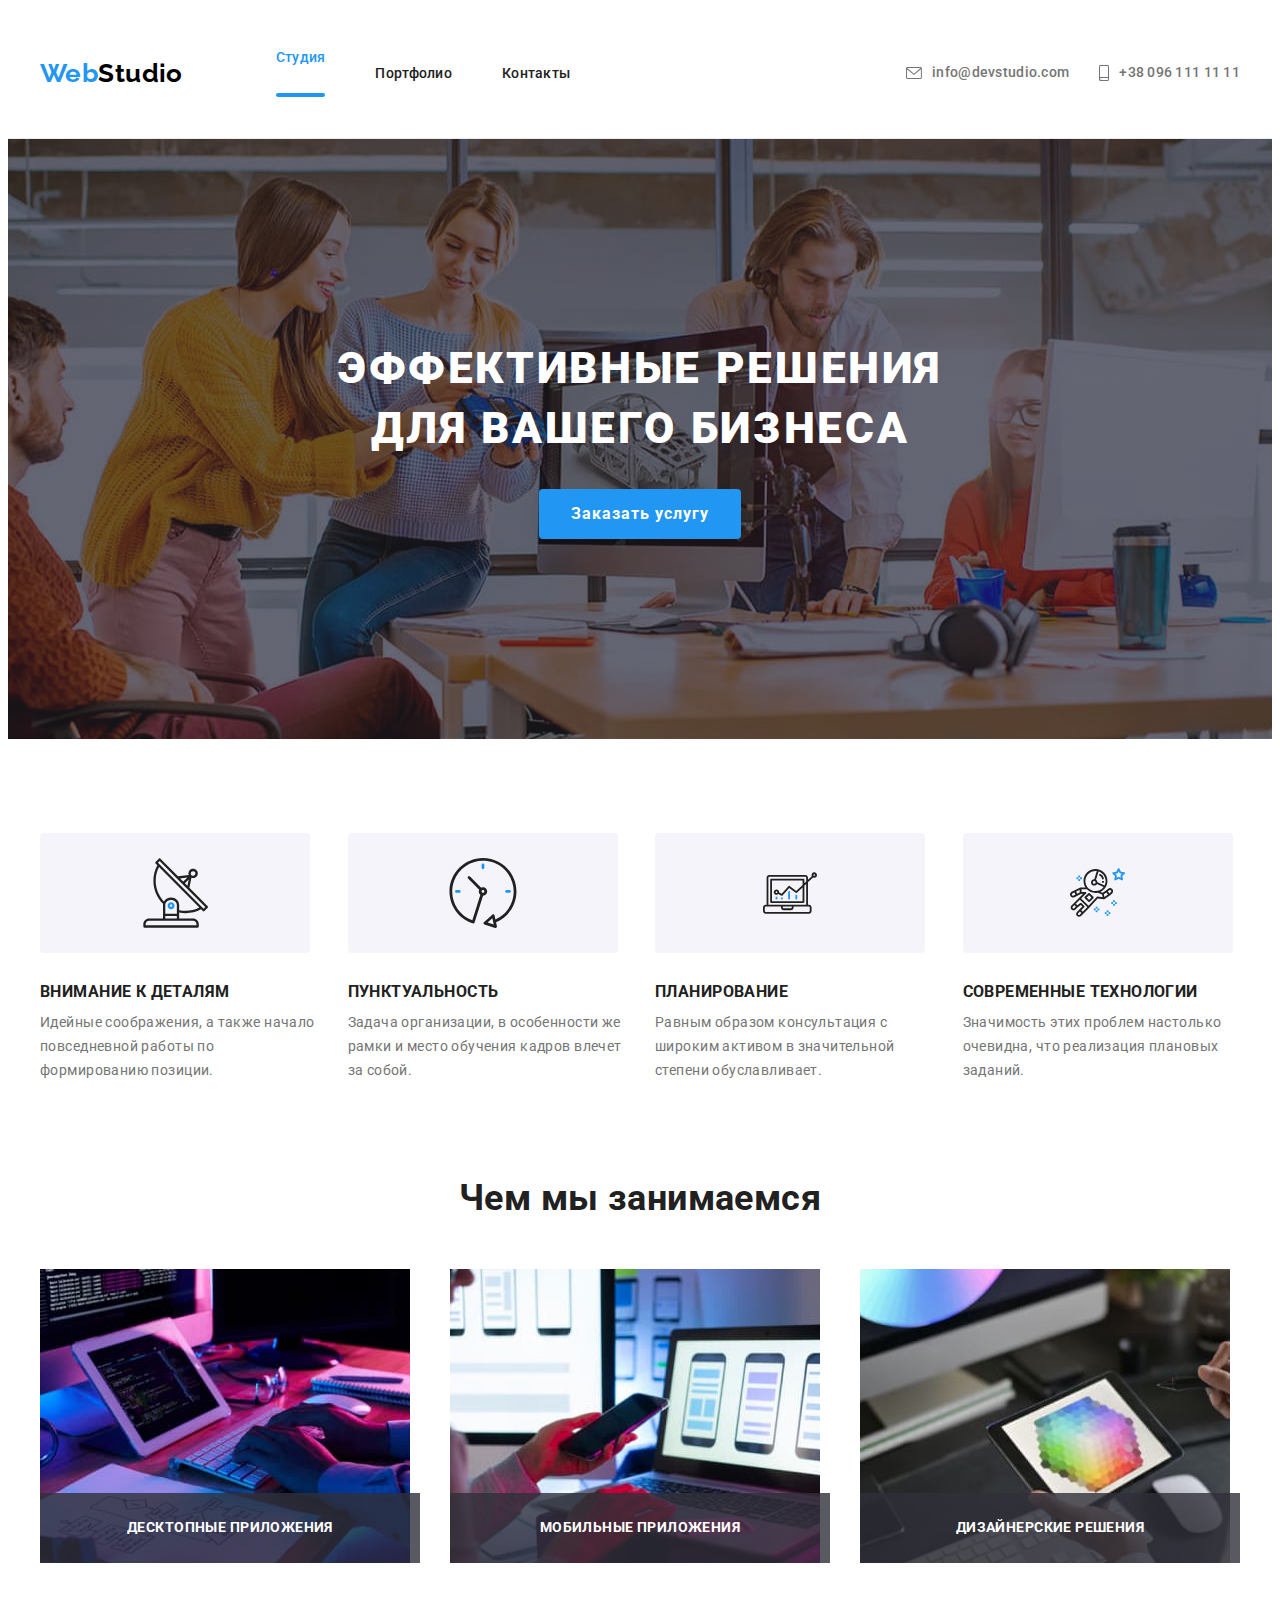
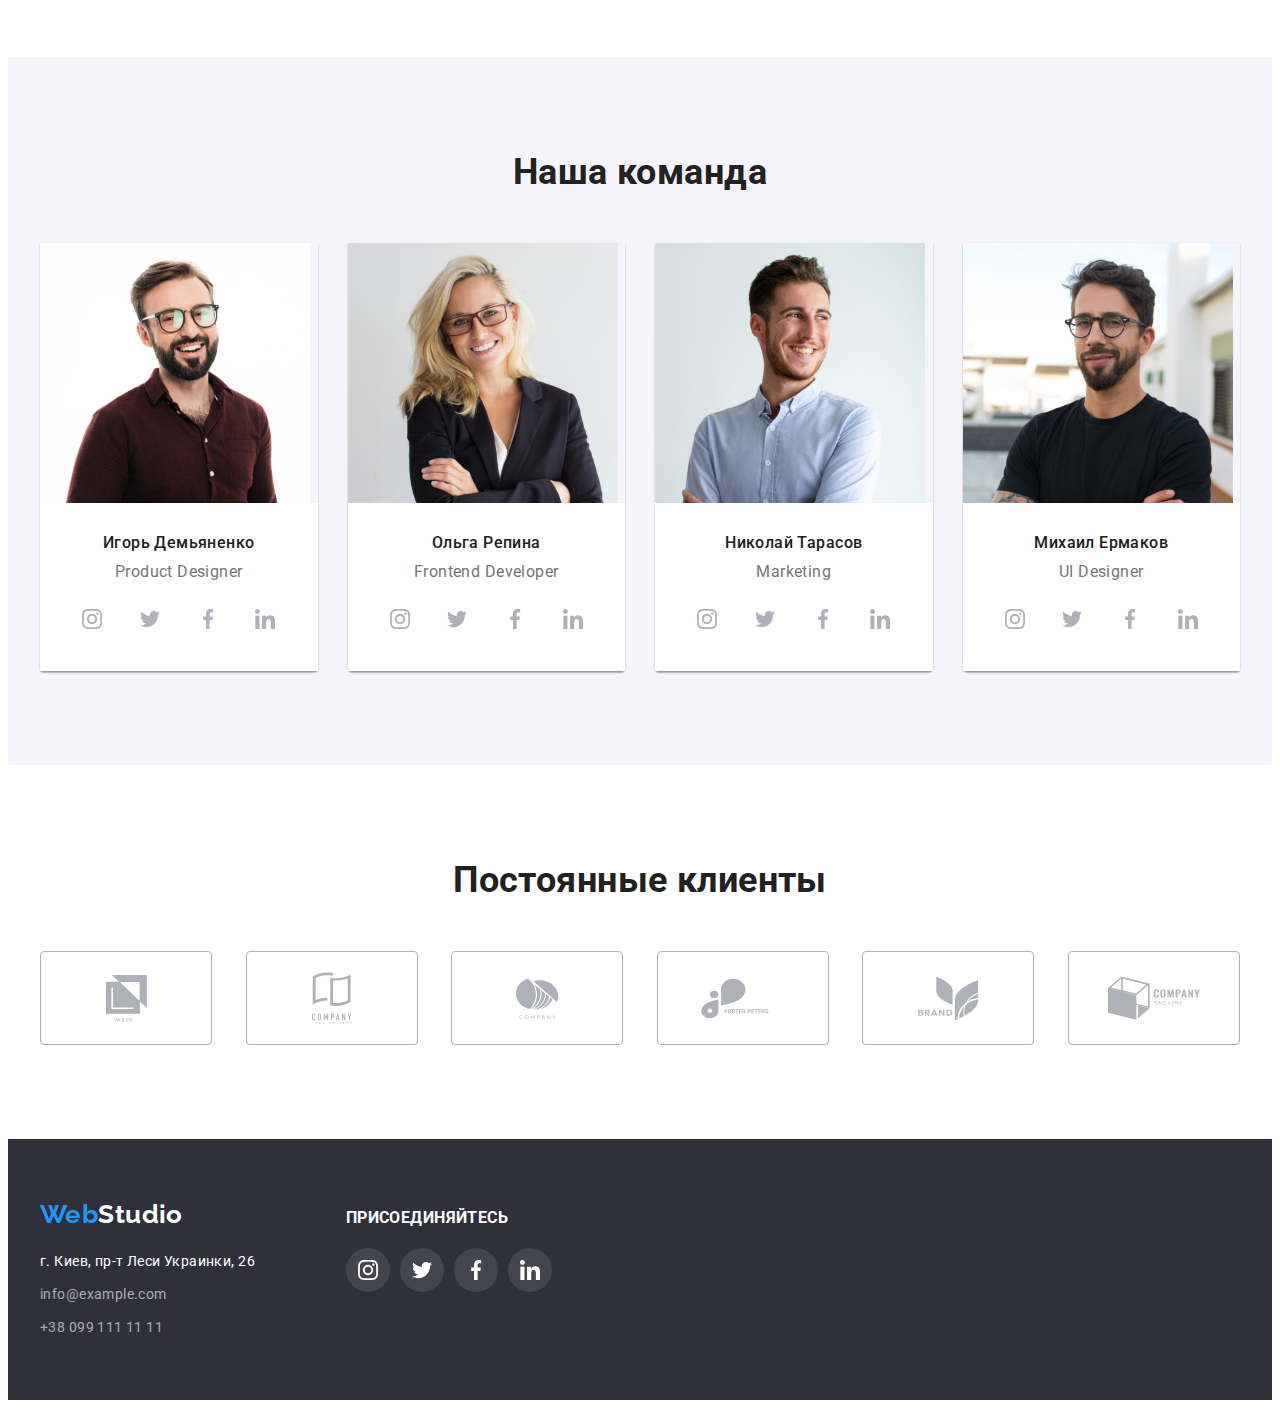
==== index.html @ 46812221 "Start hw" ====
<!DOCTYPE html>
<html lang="ru">

<head>
    <meta charset="UTF-8">
    <meta http-equiv="X-UA-Compatible" content="IE=edge">
    <meta name="viewport" content="width=device-width, initial-scale=1.0">
    <title>Студия</title>
    <link rel="preconnect" href="https://fonts.gstatic.com">
    <link
        href="https://fonts.googleapis.com/css2?family=Raleway:wght@700&family=Roboto:wght@400;500;700;900&display=swap"
        rel="stylesheet">
    <link rel="stylesheet" href="https://cdnjs.cloudflare.com/ajax/libs/modern-normalize/1.1.0/modern-normalize.min.css"
        integrity="sha512-wpPYUAdjBVSE4KJnH1VR1HeZfpl1ub8YT/NKx4PuQ5NmX2tKuGu6U/JRp5y+Y8XG2tV+wKQpNHVUX03MfMFn9Q=="
        crossorigin="anonymous" referrerpolicy="no-referrer" />

    <link rel="stylesheet" href="./css/styles.css">
</head>

<body>
    <!-- Шапка -->
    <header class="header">
        <div class="container header-container">
            <nav class="navigation">
                <a href="./" lang="en" class="logo link"> <span class="logo-part">Web</span>Studio</a>
                <ul class="site-nav list">
                    <li class="site-nav-list">
                        <a href="" class="site-nav-link link current">Студия</a>
                    </li>
                    <li class="site-nav-list">
                        <a href="./portfolio.html" class="site-nav-link link">Портфолио</a>
                    </li>
                    <li class="site-nav-list">
                        <a href="" class="site-nav-link link">Контакты</a>
                    </li>
                </ul>
            </nav>
            <ul class="mail-tel list">
                <li class="mail-tel-list">
                    <a href="mailto:info@devstudio.com" class="mail-tel-link link">
                        <svg class="icon icon-mail" width="16" height="12">
                            <use href="./images/icons.svg#icon-envelope"></use>
                        </svg>
                        info@devstudio.com
                    </a>
                </li>
                <li class="mail-tel-list">
                    <a href="tel:+380961111111" class="mail-tel-link link">
                        <svg class="icon icon-tel" width="10" height="16">
                            <use href="./images/icons.svg#icon-smartphone"></use>
                        </svg>
                        +38 096 111 11 11
                    </a>
                </li>
            </ul>
        </div>



    </header>

    <main>
        <!-- Герой -->
        <section class="section hero">
            <div class="container">
                <h1 class="main-title"> Эффективные решения для вашего бизнеса</h1>
                <button type="button" class="main-button">Заказать услугу</button>
            </div>

        </section>
        <!-- Преимущества -->
        <section class="section section-advantages">
            <div class="container">
                <h2 class="visually-hidden">Преимущества</h2>

                <ul class="advantages">
                    <li class="advantages-list list">
                        <div class="adv-list-icon">
                            <svg class="" width="65" height="70">
                                <use href="./images/icons.svg#icon-group-1"></use>
                            </svg>
                        </div>

                        <h3 class="advantages-title">Внимание к деталям</h3>
                        <p class="advantages-text">Идейные соображения, а также начало повседневной работы по
                            формированию
                            позиции.</p>
                    </li>
                    <li class="list advantages-list">
                        <div class="adv-list-icon">
                            <svg class="" width="70" height="70">
                                <use href="./images/icons.svg#icon-group-2"></use>
                            </svg>
                        </div>

                        <h3 class="advantages-title">Пунктуальность</h3>
                        <p class="advantages-text">Задача организации, в особенности же рамки и место обучения кадров
                            влечет
                            за собой.</p>
                    </li>
                    <li class="list advantages-list">
                        <div class="adv-list-icon">
                            <svg class="" width="70" height="54">
                                <use href="./images/icons.svg#icon-group-3"></use>
                            </svg>
                        </div>

                        <h3 class="advantages-title">Планирование</h3>
                        <p class="advantages-text">Равным образом консультация с широким активом в значительной степени
                            обуславливает.</p>
                    </li>
                    <li class="list advantages-list">
                        <div class="adv-list-icon">
                            <svg class="" width="55" height="61">
                                <use href="./images/icons.svg#icon-group-4"></use>
                            </svg>
                        </div>

                        <h3 class="advantages-title">Современные технологии</h3>
                        <p class="advantages-text">Значимость этих проблем настолько очевидна, что реализация плановых
                            заданий.</p>
                    </li>
                </ul>
            </div>

        </section>
        <!-- Чем занимается студия -->
        <section class="section section-what-we-do">
            <div class="container">
                <h2 class="section-title">Чем мы занимаемся</h2>
                <ul class="what-we-do-list">
                    <li class="list what-we-do-item">
                        <img src="./images/what_we_do/box1.jpg" alt="Руки на клавиатуре" width="370" height="294">
                        <p class="what-we-do-description">Десктопные приложения</p>
                    </li>
                    <li class="list what-we-do-item">
                        <img src="./images/what_we_do/box2.jpg" alt="Ноутбук и телефон" width="370" height="294">
                        <p class="what-we-do-description">Мобильные приложения</p>
                    </li>
                    <li class="list what-we-do-item">
                        <img src="./images/what_we_do/box3.jpg" alt="Планшет с узором" width="370" height="294">
                        <p class="what-we-do-description">Дизайнерские решения</p>
                    </li>
                </ul>
            </div>

        </section>

        <!-- Команда студии -->

        <section class="section our-team">
            <div class="container">
                <h2 class="section-title">Наша команда</h2>
                <ul class="team-list">
                    <li class="list team-list-item">
                        <img src="./images/our_team/img1.jpg" alt="Игорь Демьяненко" width="270" height="260">
                        <div class="team-img-description">
                            <h3 class="team-title">Игорь Демьяненко</h3>
                            <p lang="en" class="team-position">Product Designer</p>
                            <ul class="list team-social-icon-list">
                                <li class="team-social-item">
                                    <a href="" class="team-social-link">
                                        <svg class="team-social-icon" width="20" height="20">
                                            <use href="./images/icons.svg#icon-instagram"></use>
                                        </svg>
                                    </a>
                                </li>
                                <li class="team-social-item">
                                    <a href="" class="team-social-link">
                                        <svg class="team-social-icon" width="20" height="20">
                                            <use href="./images/icons.svg#icon-twitter"></use>
                                        </svg>
                                    </a>
                                </li>
                                <li class="team-social-item">
                                    <a href="" class="team-social-link">
                                        <svg class="team-social-icon" width="20" height="20">
                                            <use href="./images/icons.svg#icon-facebook"></use>
                                        </svg>
                                    </a>
                                </li>
                                <li class="team-social-item">
                                    <a href="" class="team-social-link">
                                        <svg class="team-social-icon" width="20" height="20">
                                            <use href="./images/icons.svg#icon-linkedin"></use>
                                        </svg>
                                    </a>
                                </li>
                            </ul>
                        </div>

                    </li>

                    <li class="list team-list-item">
                        <img src="./images/our_team/img2.jpg" alt="Ольга Репина" width="270" height="260">
                        <div class="team-img-description">
                            <h3 class="team-title">Ольга Репина</h3>
                            <p lang="en" class="team-position">Frontend Developer</p>
                            <ul class="list team-social-icon-list">
                                <li class="team-social-item">
                                    <a href="" class="team-social-link">
                                        <svg class="team-social-icon" width="20" height="20">
                                            <use href="./images/icons.svg#icon-instagram"></use>
                                        </svg>
                                    </a>
                                </li>
                                <li class="team-social-item">
                                    <a href="" class="team-social-link">
                                        <svg class="team-social-icon" width="20" height="20">
                                            <use href="./images/icons.svg#icon-twitter"></use>
                                        </svg>
                                    </a>
                                </li>
                                <li class="team-social-item">
                                    <a href="" class="team-social-link">
                                        <svg class="team-social-icon" width="20" height="20">
                                            <use href="./images/icons.svg#icon-facebook"></use>
                                        </svg>
                                    </a>
                                </li>
                                <li class="team-social-item">
                                    <a href="" class="team-social-link">
                                        <svg class="team-social-icon" width="20" height="20">
                                            <use href="./images/icons.svg#icon-linkedin"></use>
                                        </svg>
                                    </a>
                                </li>
                            </ul>

                        </div>

                    </li>
                    <li class="list team-list-item">
                        <img src="./images/our_team/img3.jpg" alt="Николай Тарасов" width="270" height="260">
                        <div class="team-img-description">
                            <h3 class="team-title">Николай Тарасов</h3>
                            <p lang="en" class="team-position">Marketing</p>
                            <ul class="list team-social-icon-list">
                                <li class="team-social-item">
                                    <a href="" class="team-social-link">
                                        <svg class="team-social-icon" width="20" height="20">
                                            <use href="./images/icons.svg#icon-instagram"></use>
                                        </svg>
                                    </a>
                                </li>
                                <li class="team-social-item">
                                    <a href="" class="team-social-link">
                                        <svg class="team-social-icon" width="20" height="20">
                                            <use href="./images/icons.svg#icon-twitter"></use>
                                        </svg>
                                    </a>
                                </li>
                                <li class="team-social-item">
                                    <a href="" class="team-social-link">
                                        <svg class="team-social-icon" width="20" height="20">
                                            <use href="./images/icons.svg#icon-facebook"></use>
                                        </svg>
                                    </a>
                                </li>
                                <li class="team-social-item">
                                    <a href="" class="team-social-link">
                                        <svg class="team-social-icon" width="20" height="20">
                                            <use href="./images/icons.svg#icon-linkedin"></use>
                                        </svg>
                                    </a>
                                </li>
                            </ul>

                        </div>

                    </li>
                    <li class="list team-list-item">
                        <img src="./images/our_team/img4.jpg" alt="Михаил Ермаков" width="270" height="260">
                        <div class="team-img-description">
                            <h3 class="team-title">Михаил Ермаков</h3>
                            <p lang="en" class="team-position">UI Designer</p>
                            <ul class="list team-social-icon-list">
                                <li class="team-social-item">
                                    <a href="" class="team-social-link">
                                        <svg class="team-social-icon" width="20" height="20">
                                            <use href="./images/icons.svg#icon-instagram"></use>
                                        </svg>
                                    </a>
                                </li>
                                <li class="team-social-item">
                                    <a href="" class="team-social-link">
                                        <svg class="team-social-icon" width="20" height="20">
                                            <use href="./images/icons.svg#icon-twitter"></use>
                                        </svg>
                                    </a>
                                </li>
                                <li class="team-social-item">
                                    <a href="" class="team-social-link">
                                        <svg class="team-social-icon" width="20" height="20">
                                            <use href="./images/icons.svg#icon-facebook"></use>
                                        </svg>
                                    </a>
                                </li>
                                <li class="team-social-item">
                                    <a href="" class="team-social-link">
                                        <svg class="team-social-icon" width="20" height="20">
                                            <use href="./images/icons.svg#icon-linkedin"></use>
                                        </svg>
                                    </a>
                                </li>
                            </ul>

                        </div>

                    </li>
                </ul>
            </div>

        </section>
        <!-- Постоянные клиенты -->
        <section class="section">
            <div class="container">
                <h2 class="section-title">Постоянные клиенты</h2>
                <ul class="list clients-list">
                    <li class="clients-list-item">
                        <a href="" class="clients-link">
                            <svg class="clients-icon" width="41" height="47">
                                <use href="./images/icons.svg#icon-object-1"></use>
                            </svg>
                        </a>
                    </li>
                    <li class="clients-list-item">
                        <a href="" class="clients-link">
                            <svg class="clients-icon" width="40" height="52">
                                <use href="./images/icons.svg#icon-object-2"></use>
                            </svg>
                        </a>
                    </li>
                    <li class="clients-list-item">
                        <a href="" class="clients-link">
                            <svg class="clients-icon" width="44" height="41">
                                <use href="./images/icons.svg#icon-object-3"></use>
                            </svg>
                        </a>
                    </li>
                    <li class="clients-list-item">
                        <a href="" class="clients-link">
                            <svg class="clients-icon" width="84" height="41">
                                <use href="./images/icons.svg#icon-object-4"></use>
                            </svg>
                        </a>
                    </li>
                    <li class="clients-list-item">
                        <a href="" class="clients-link">
                            <svg class="clients-icon" width="63" height="45">
                                <use href="./images/icons.svg#icon-object-5"></use>
                            </svg>
                        </a>
                    </li>
                    <li class="clients-list-item">
                        <a href="" class="clients-link">
                            <svg class="clients-icon" width="94" height="44">
                                <use href="./images/icons.svg#icon-object-6"></use>
                            </svg>
                        </a>
                    </li>
                </ul>
            </div>

        </section>
    </main>

    <!-- Подвал -->

    <footer class=" footer">
        <div class="container footer-container">
            <div class="logo-address">
                <a href="./" lang="en" class="link logo logo-footer"><span class="logo-part">Web</span><span
                        class="logo logo-white">Studio</span></a>
                <address class="footer-list">
                    <ul class="address">
                        <li class="list address-list">
                            <a href="" target="_blank" rel="noopener noreferrer" class="address-link link">г. Киев, пр-т
                                Леси Украинки, 26</a>
                        </li>
                        <li class="list address-list">
                            <a href="mailto:info@example.com" class="address-mail-tel link">info@example.com</a>
                        </li>
                        <li class="list address-list">
                            <a href="tel:+380991111111" class="address-mail-tel link">+38 099 111 11 11</a>
                        </li>
                    </ul>

                </address>
            </div>
            <div class="footer-social">
                <h3 class="footer-title">присоединяйтесь</h3>
                <ul class="list footer-social-list">
                    <li class="">
                        <a href="" class="footer-link">
                            <svg class="footer-social-icon" width="20" height="20">
                                <use href="./images/icons.svg#icon-instagram"></use>
                            </svg>
                        </a>
                    </li>
                    <li class="">
                        <a href="" class="footer-link">
                            <svg class="footer-social-icon" width="20" height="20">
                                <use href="./images/icons.svg#icon-twitter"></use>
                            </svg>
                        </a>
                    </li>
                    <li class="">
                        <a href="" class="footer-link">
                            <svg class="footer-social-icon" width="20" height="20">
                                <use href="./images/icons.svg#icon-facebook"></use>
                            </svg>
                        </a>
                    </li>
                    <li class="">
                        <a href="" class="footer-link">
                            <svg class="footer-social-icon" width="20" height="20">
                                <use href="./images/icons.svg#icon-linkedin"></use>
                            </svg>
                        </a>
                    </li>
                </ul>
            </div>


        </div>

    </footer>


</body>

</html>
---- css/styles.css ----
:root{
    --main-font:'Roboto', sans-serif;
    --secondary-font:'Raleway', sans-serif;
    --main-color: #212121;
    --secondary-color: #757575;
    --accent-color: #2196F3;
    --main-font-size: 14px;
    --background-color: #2F303A;
    --main-light-color: #ffffff;
    --logo-black-color: #000000;
    --light-background-buttons-color: #F5F4FA;
    --footer-mail-color: rgba(255, 255, 255, 0.6);
    --border-color: #ECECEC;
    --background-color-under-img: #C4C4C4;
    --clients-color: #AFB1B8;
    --background-above-img: rgba(47, 48, 58, 0.8);
}
h1, h2, h3, h4, h5, h6, p {
    margin-top: 0;
    margin-bottom: 0;
}
ul, ol {
    margin-top: 0;
    margin-bottom: 0;
    padding-left: 0;
}
img {
    display: block;
    max-width: 100%;
    height: auto;
}
.list {
list-style: none;
}
.link {
    text-decoration: none;
}
body{
    font-family: var(--main-font);
    color: var(--main-color);
    font-size: var(--main-font-size); 
    font-weight: 400; 
    line-height: 1.19; 
    letter-spacing: 0.03em;
}
.container {
    width: 1200px;
    margin: 0 auto;
    padding-left: 15px;
    padding-right: 15px;
}
.section{
    padding-top: 94px;
    padding-bottom: 94px;
}
/* ====================Компоненты================== */
.section-title {
font-weight: 700;
font-size: 36px;
line-height: 1.17;
text-align: center;
margin-bottom: 50px;
}
.logo {
    display: inline-block;
    font-family: var(--secondary-font);
    font-weight: 700;
    font-size: 26px;
    margin-right: 93px;
    
    color: var(--logo-black-color);
}
.logo:hover,
.logo:focus{
    color: var(--accent-color);
}


/* ====================Шапка===================== */
.header {
    background-color: var(--main-light-color);
    border-bottom: 1px solid var(--border-color);
    
}

.header-container {
    display: flex;
    align-items: center;
    padding-top: 25px;
    padding-bottom: 25px;
    height: 80px;
}

.navigation {
    display: flex;
    align-items: center;
}
.site-nav {
    display: flex;
    align-items: center;
}
.mail-tel {
    display: flex;
    align-items: center;
}

.logo-part {
    color: var(--accent-color);
}

.site-nav-list:not(:last-child) {
    margin-right: 50px;
}

.site-nav-link,
.mail-tel-link {
font-weight: 500;
line-height: 1.14;
letter-spacing: 0.02em;

color: var(--main-color)
}

.site-nav-link:hover,
.site-nav-link:focus,
.mail-tel-link:hover,
.mail-tel-link:focus {
    color: var(--accent-color);
    fill: var(--accent-color);
}
.site-nav-link.current {
    color: var(--accent-color);
}

.site-nav-list .current::after{
    content: "";
    margin-top: 28px;
    display: block;
    width: 100%;
    height: 4px;
    border-radius: 2px;
    background-color: var(--accent-color);
}

.mail-tel{
 margin-left: auto; 
}
.mail-tel-list:not(:last-child){
    margin-right: 30px;
}
.mail-tel-link { 
    display: flex;
    justify-content: center;
    align-items: center;
color: var(--secondary-color);
}

.icon-mail,
.icon-tel{
    fill: currentColor;
    margin-right: 10px;
}
/* ========================Герой==================== */

.hero {
background:var(--background-color-under-img);
max-width: 1600px;
text-align: center;
align-items: center;
padding-top: 200px;
padding-bottom: 200px;
margin: 0 auto;
background-image: linear-gradient(
      rgba(47, 48, 58, 0.4),
      rgba(47, 48, 58, 0.4)
    ),
    url("../images/bg_img.jpg");
background-position: center;
background-size: cover;
}

.hero .container{
    width: 696px;
}

.main-title {
font-weight: 900;
font-size: 44px;
line-height: 1.36;
letter-spacing: 0.06em;
text-transform: uppercase;
margin-bottom: 30px;

color: var(--main-light-color);
}

.main-button {
border-radius: 4px;
font-family: inherit;
font-weight: 700;
font-size: 16px;
line-height: 1.87;
letter-spacing: 0.06em;
padding: 10px 32px;
cursor: pointer;
border: none;

background: var(--accent-color);
color: var(--main-light-color);
box-shadow: 0px 4px 4px rgba(0, 0, 0, 0.15);
}

/*=======================Преимущества================================ */
.visually-hidden{
    position: absolute;
  clip: rect(0 0 0 0);
  width: 1px;
  height: 1px;
  margin: -1px;
}
.section-advantages{
    padding-bottom: 0;
}
.advantages {
    display: flex;
}
.advantages-list{
    flex-basis: calc((100% - 90px) / 4);
}
.advantages-list:not(:last-child){
    margin-right: 30px;
}
.adv-list-icon{
    display: flex;
    justify-content: center;
    align-items: center;
    background-color: var(--light-background-buttons-color);
    border-radius: 4px;
    width: 270px;
    height: 120px;
    margin-bottom: 30px;
}

.advantages-title {
font-weight: 700;
line-height: 1.14;
text-transform: uppercase;
margin-bottom: 10px;
}
.advantages-text {
line-height: 1.71;
color: var(--secondary-color);

}

/* ================Чем занимается студия============== */
.what-we-do-list{
    display: flex;
    margin-left: -30px;
    margin-top: -30px;
}
.what-we-do-item{
    position: relative;
    flex-basis: calc((100% - 90px) / 3);
    margin-left: 30px;
    margin-top: 30px;
    
}
.what-we-do-description{
    position: absolute;
    bottom: 0;
    display: flex;
    justify-content: center;
    align-items: center; 
    width: 100%;
    height: 70px;
    font-weight: 700;
    font-size: 14px;
    line-height: 1.14;
    text-transform: uppercase;
    color: var(--main-light-color);
    background-color: var(--background-above-img);
}

/* =================Наша команда==================== */
.our-team{
    background:var(--light-background-buttons-color);
}
.team-list{
    display: flex;
    margin-left: -30px;
    margin-top: -30px;
}
.team-list-item{
    flex-basis: calc((100% - 120px) / 4);
    margin-left: 30px;
    margin-top: 30px;
    text-align: center;
    box-shadow: 0px 1px 3px rgba(0, 0, 0, 0.12), 0px 1px 1px rgba(0, 0, 0, 0.14), 0px 2px 1px rgba(0, 0, 0, 0.2);
    border-radius: 0px 0px 4px 4px;
}
.team-img-description{
    padding: 30px;
    background-color: var(--main-light-color);
}
.team-title {
font-weight: 500;
font-size: 16px;
}
.team-position {
color:var(--secondary-color);
font-size: 16px;
margin-top: 10px;
}
.team-social-icon-list{
    display: flex;
    justify-content: space-between;
    margin-top: 16px;
}
.team-social-link{
    display: flex;
    justify-content: center;
    align-items: center;
    width: 44px;
    height: 44px;
    background: var(--main-light-color);
    border-radius: 50%;
}
.team-social-link:hover,
.team-social-link:focus{
    background-color: var(--accent-color);
}
.team-social-link:hover .team-social-icon,
.team-social-link:focus .team-social-icon{
    fill: var(--main-light-color);
}
.team-social-icon{
    fill: var(--clients-color);
}

/* ====================Портфолио кнопки=========== */

.portfolio-button-list{
    display: flex;
    justify-content: center;
    margin-bottom: 50px;
}
.portf-btn-list-item:not(:last-child){
    margin-right: 8px;
}

.portfolio-button {
font-family: inherit;
font-weight: 500;
font-size: 16px;
line-height: 1.62;
text-align: center;
letter-spacing: 0.03em;
border: 1px solid transparent;
border-radius: 4px;
padding: 6px 22px;

color:var(--main-color);
background: var(--light-background-buttons-color);
}

.portfolio-button:hover,
.portfolio-button:focus{
    color: var(--main-light-color);
    background-color: var(--accent-color);
    cursor: pointer;
    box-shadow: 0px 3px 1px rgba(0, 0, 0, 0.1), 0px 1px 2px rgba(0, 0, 0, 0.08), 0px 2px 2px rgba(0, 0, 0, 0.12);
}
/* ====================Портфолио список картинок========== */
.portf-img-list{
    display: flex;
    flex-wrap: wrap;
    margin-top: -30px;
    margin-left: -30px;
}

.portf-img-list-item{
    flex-basis: calc((100% - 90px) / 3);
    margin-top: 30px;
    margin-left: 30px;
    outline: 1px solid #EEEEEE;
    
}
.portf-img-list-link{
    display: block;
}
.portf-img-list-link:hover,
.portf-img-list-link:focus {
    box-shadow: 0px 1px 1px rgba(0, 0, 0, 0.12), 0px 4px 4px rgba(0, 0, 0, 0.06), 1px 4px 6px rgba(0, 0, 0, 0.16);
}
.portf-img-description{
    padding: 20px 24px;
}
.portfolio-img-title {
font-weight: 700;
font-size: 18px;
line-height: 2;
letter-spacing: 0.06em;
width: 322px;
margin-bottom: 4px;

color:var(--main-color);

}
.portfolio-list-text {
font-size: 16px;
line-height: 1.87;
width: 322px;

color:var(--secondary-color);
}
/* ====================Постоянные клиенты=========== */
.clients-link{
    display: flex;
    justify-content: center;
    align-items: center;
    width: 170px;
    height: 92px;
    border: 1px solid var(--clients-color);
    border-radius: 4px;
    color: var(--clients-color);
    background-color: var(--main-light-color);
}
.clients-link:hover,
.clients-link:focus{
    border: 1px solid var(--accent-color);
}
.clients-link:hover .clients-icon,
.clients-link:focus .clients-icon{
    fill: var(--accent-color);
}
.clients-list{
    display: flex;
    justify-content: space-between;
}
.clients-icon{
    fill: currentColor;
}
/* ===================Подвал===================== */
.footer {
background: var(--background-color);
padding-top: 60px;
padding-bottom: 60px;
}
.logo-white {
    color: var(--main-light-color);
}
.logo-footer{
    margin-bottom: 20px;
    margin-right: auto;
}
.logo-address{
    margin-right: 70px;
}
.address {
font-family: var(--main-font);
font-style: normal;
line-height: 1.71;
}
.address-list:not(:last-child){
    margin-bottom: 9px;
}
.address-link {
color: var(--main-light-color);
}

.address-mail-tel {
color: var(--footer-mail-color);
}
.footer-container{
    display: flex;
    align-items: baseline;
}
.footer-title{
font-weight: 700;
line-height: 1.14;
text-transform: uppercase;
margin-bottom: 20px;
color: var(--main-light-color);
}
.footer-social{
    width: 206px;
    height: 80px;
    
}
.footer-social-list{
    display: flex;
    justify-content: space-between;
}
.footer-link{
    display: flex;
    justify-content: center;
    align-items: center;
    width: 44px;
    height: 44px;
    background: rgba(255, 255, 255, 0.1);
    border-radius: 50%;
}
.footer-link:hover,
.footer-link:focus{
    background-color: var(--accent-color);
}
.footer-social-icon{
    fill: var(--main-light-color);
}
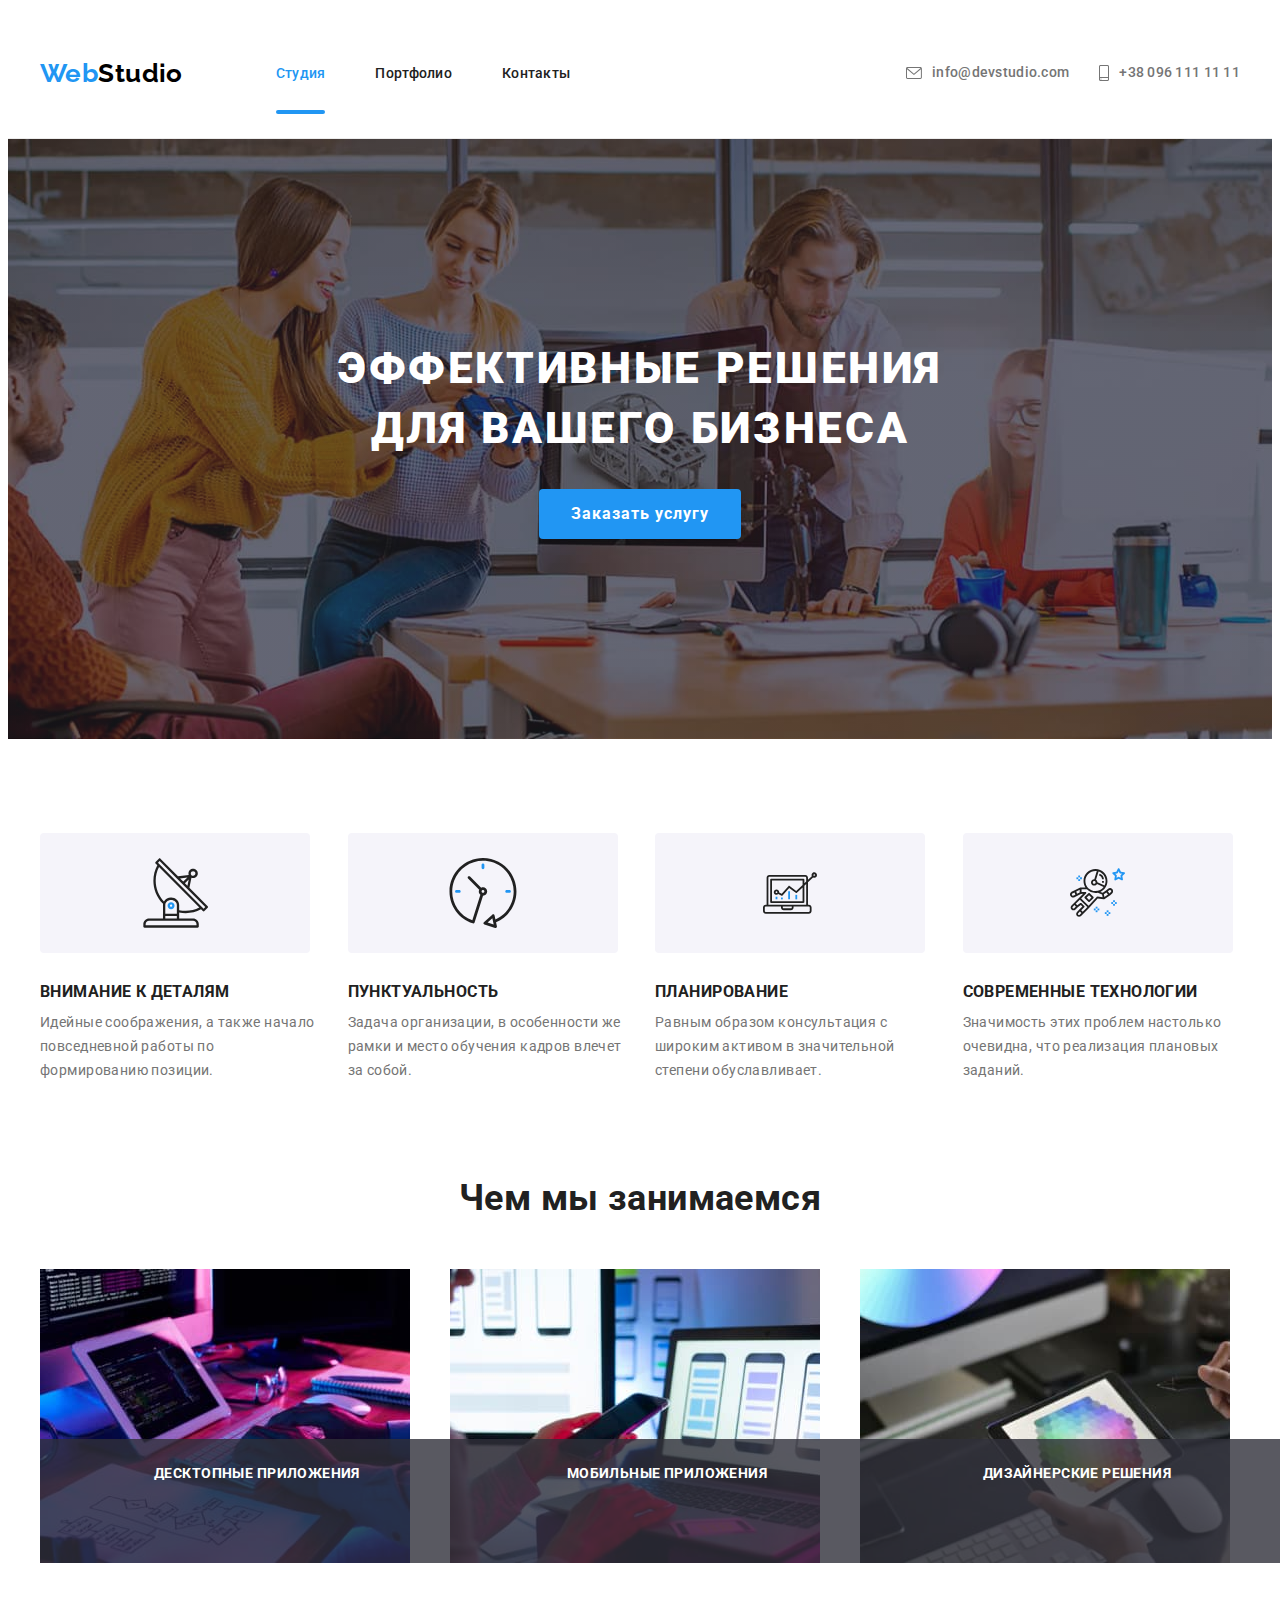
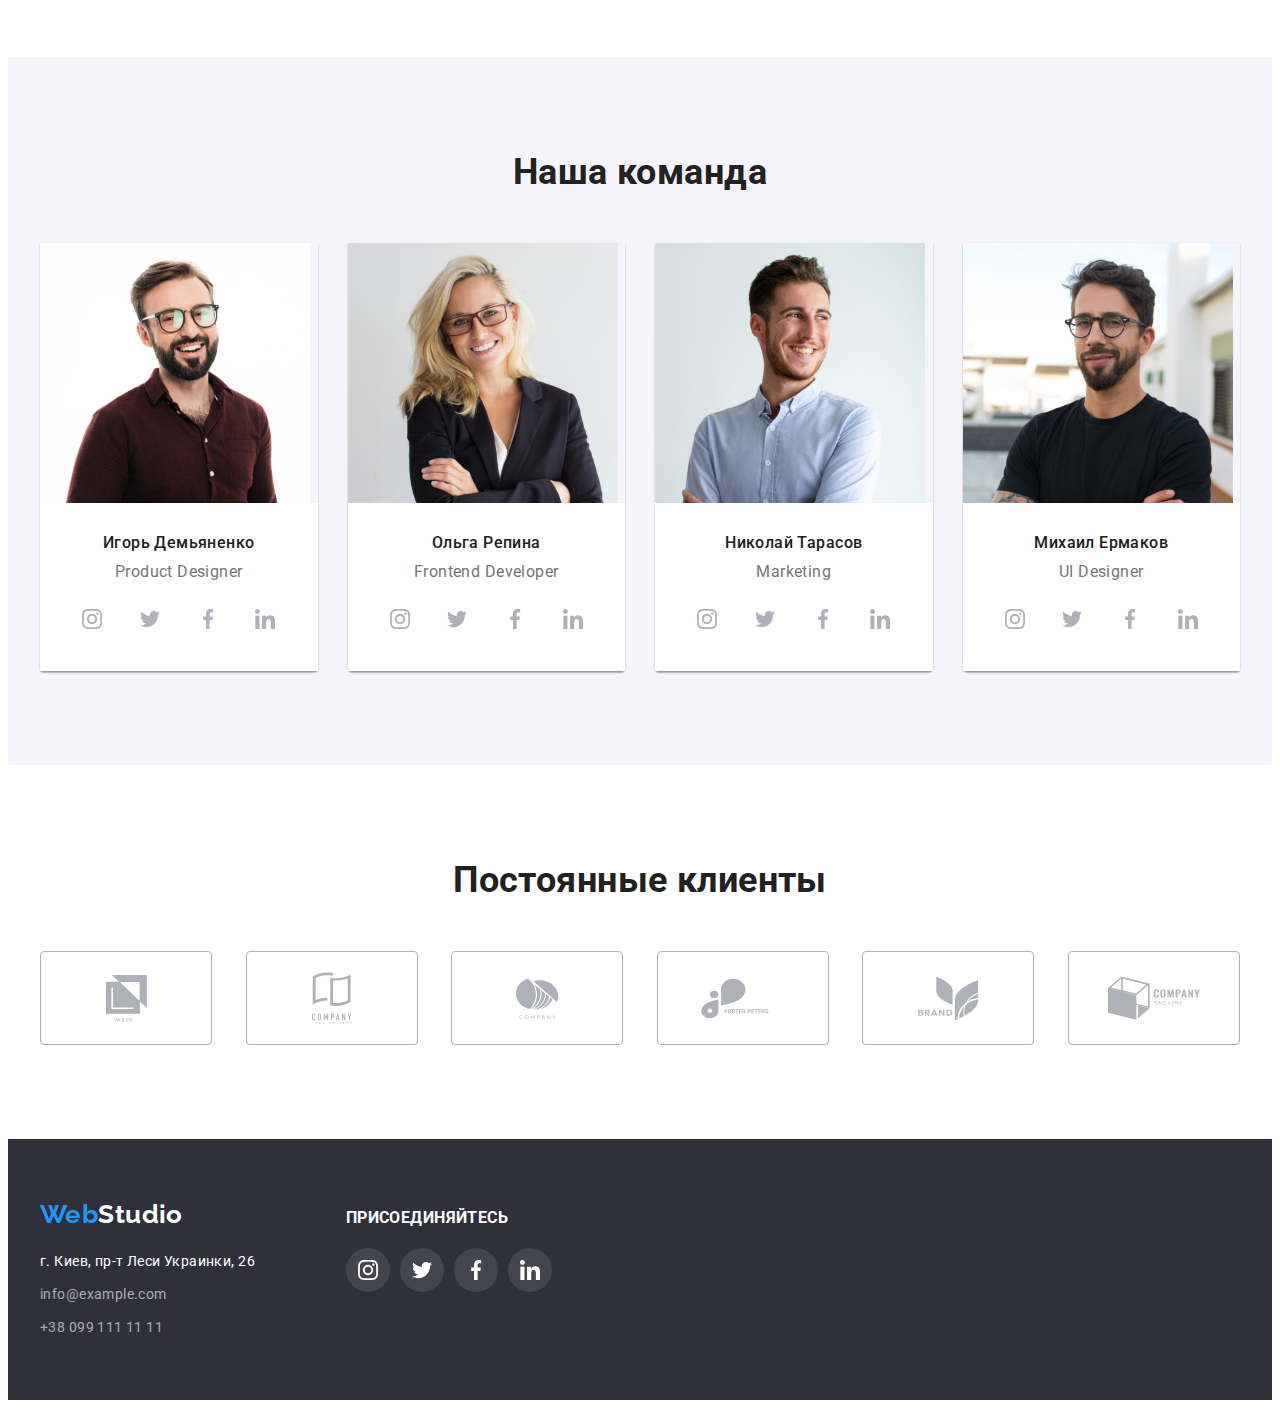
==== commit 8d8e69d3: "Backdrop and modal" ====
--- a/index.html
+++ b/index.html
@@ -64,7 +64,7 @@
         <section class="section hero">
             <div class="container">
                 <h1 class="main-title"> Эффективные решения для вашего бизнеса</h1>
-                <button type="button" class="main-button">Заказать услугу</button>
+                <button type="button" data-modal-open class="main-button">Заказать услугу</button>
             </div>
 
         </section>
@@ -426,8 +426,16 @@
         </div>
 
     </footer>
-
-
+    <div class="backdrop is-hidden" data-modal>
+        <div class="modal">
+            <button type="button" data-modal-close class="close-button">
+                <svg class="" width="18" height="18">
+                    <use href="./images/icons.svg#icon-close-btn"></use>
+                </svg>
+            </button>
+        </div>
+    </div>
+    <script src="./js/modal.js"></script>
 </body>
 
 </html>--- a/css/styles.css
+++ b/css/styles.css
@@ -14,6 +14,7 @@
     --background-color-under-img: #C4C4C4;
     --clients-color: #AFB1B8;
     --background-above-img: rgba(47, 48, 58, 0.8);
+    --overlay-background: rgba(33, 150, 243, 0.9);
 }
 h1, h2, h3, h4, h5, h6, p {
     margin-top: 0;
@@ -70,17 +71,20 @@
     
     color: var(--logo-black-color);
 }
+.logo-part {
+    color: var(--accent-color);
+}
 .logo:hover,
 .logo:focus{
     color: var(--accent-color);
+    transition: color 250ms cubic-bezier(0.4, 0, 0.2, 1);
 }
 
 
 /* ====================Шапка===================== */
 .header {
     background-color: var(--main-light-color);
-    border-bottom: 1px solid var(--border-color);
-    
+    border-bottom: 1px solid var(--border-color); 
 }
 
 .header-container {
@@ -102,10 +106,6 @@
 .mail-tel {
     display: flex;
     align-items: center;
-}
-
-.logo-part {
-    color: var(--accent-color);
 }
 
 .site-nav-list:not(:last-child) {
@@ -127,19 +127,22 @@
 .mail-tel-link:focus {
     color: var(--accent-color);
     fill: var(--accent-color);
+    transition: color 250ms cubic-bezier(0.4, 0, 0.2, 1), fill 250ms cubic-bezier(0.4, 0, 0.2, 1);
 }
 .site-nav-link.current {
+    position: relative;
     color: var(--accent-color);
 }
 
 .site-nav-list .current::after{
+    position: absolute;
+    bottom: -33px;
     content: "";
-    margin-top: 28px;
     display: block;
     width: 100%;
     height: 4px;
     border-radius: 2px;
-    background-color: var(--accent-color);
+    background-color: var(--accent-color);  
 }
 
 .mail-tel{
@@ -269,9 +272,8 @@
 .what-we-do-description{
     position: absolute;
     bottom: 0;
-    display: flex;
-    justify-content: center;
-    align-items: center; 
+    text-align: center;
+    padding: 27px;
     width: 100%;
     height: 70px;
     font-weight: 700;
@@ -370,6 +372,7 @@
     background-color: var(--accent-color);
     cursor: pointer;
     box-shadow: 0px 3px 1px rgba(0, 0, 0, 0.1), 0px 1px 2px rgba(0, 0, 0, 0.08), 0px 2px 2px rgba(0, 0, 0, 0.12);
+    transition: box-shadow 250ms cubic-bezier(0.4, 0, 0.2, 1), background-color 250ms cubic-bezier(0.4, 0, 0.2, 1);
 }
 /* ====================Портфолио список картинок========== */
 .portf-img-list{
@@ -388,10 +391,12 @@
 }
 .portf-img-list-link{
     display: block;
+    
 }
 .portf-img-list-link:hover,
 .portf-img-list-link:focus {
     box-shadow: 0px 1px 1px rgba(0, 0, 0, 0.12), 0px 4px 4px rgba(0, 0, 0, 0.06), 1px 4px 6px rgba(0, 0, 0, 0.16);
+    transition: box-shadow 250ms cubic-bezier(0.4, 0, 0.2, 1);
 }
 .portf-img-description{
     padding: 20px 24px;
@@ -414,6 +419,36 @@
 
 color:var(--secondary-color);
 }
+
+.overlay-box{
+    position: relative;
+    overflow: hidden;
+}
+
+.overlay{
+    position: absolute;
+    top: 0;
+    left: 0;
+    width: 100%;
+    height: 100%;
+    padding: 63px 24px;
+    font-family: inherit;
+    font-style: inherit;
+    font-weight: inherit;
+    font-size: 18px;
+    line-height: 1.5;
+    letter-spacing: inherit;
+    color: var(--main-light-color);
+    background: var(--overlay-background);
+    overflow: auto;
+    transform: translateY(100%);
+    transition: transform 250ms cubic-bezier(0.4, 0, 0.2, 1);
+}
+
+.portf-img-list-link:hover .overlay,
+.portf-img-list-link:focus .overlay{
+    transform: translateY(0%);
+}
 /* ====================Постоянные клиенты=========== */
 .clients-link{
     display: flex;
@@ -429,10 +464,12 @@
 .clients-link:hover,
 .clients-link:focus{
     border: 1px solid var(--accent-color);
+    transition: border 250ms cubic-bezier(0.4, 0, 0.2, 1);
 }
 .clients-link:hover .clients-icon,
 .clients-link:focus .clients-icon{
     fill: var(--accent-color);
+    transition: fill 250ms cubic-bezier(0.4, 0, 0.2, 1);
 }
 .clients-list{
     display: flex;
@@ -471,6 +508,15 @@
 
 .address-mail-tel {
 color: var(--footer-mail-color);
+}
+/* .logo-white:hover,
+.logo-white:focus, */
+.address-link:hover,
+.address-link:focus,
+.address-mail-tel:hover,
+.address-mail-tel:focus{
+    color: var(--accent-color);
+    transition: color 250ms cubic-bezier(0.4, 0, 0.2, 1);
 }
 .footer-container{
     display: flex;
@@ -504,7 +550,71 @@
 .footer-link:hover,
 .footer-link:focus{
     background-color: var(--accent-color);
+    transition: background-color 250ms cubic-bezier(0.4, 0, 0.2, 1);
 }
 .footer-social-icon{
     fill: var(--main-light-color);
+}
+
+/* =================Модальное окно============== */
+
+.backdrop{
+    position: fixed;
+    top: 0;
+    left: 0;
+    width: 100%;
+    height: 100%;
+    background-color: rgba(0, 0, 0, 0.2);
+    transition: opacity 250ms cubic-bezier(0.4, 0, 0.2, 1), visibility 250ms cubic-bezier(0.4, 0, 0.2, 1);
+    
+}
+
+.modal{
+    position: absolute;
+    top: 50%;
+    left: 50%;
+    transform: translate(-50%, -50%);
+    width: 528px;
+    height: 581px;
+    border-radius: 4px;
+    box-shadow: 0px 1px 3px rgba(0, 0, 0, 0.12), 0px 1px 1px rgba(0, 0, 0, 0.14), 0px 2px 1px rgba(0, 0, 0, 0.2);
+    background-color: var(--main-light-color);
+
+    /* animation: animate125 3000ms infinite 1000ms;
+    content: "scale(1.25)"; */
+}
+
+/* @keyframes animate125 {
+  0% {
+    transform: scale(1);
+  }
+
+  50% {
+    transform: scale(0.5);
+  }
+
+  100% {
+    transform: scale(1);
+  }
+} */
+.close-button{
+    position: absolute;
+    top: 8px;
+    right: 8px;
+    display: flex;
+    justify-content: center;
+    align-items: center;
+    padding: 0;
+    width: 30px;
+    height: 30px;
+    border-radius: 50%;
+    background:var(--main-light-color);
+    border: 1px solid rgba(0, 0, 0, 0.1);
+    cursor: pointer;
+    
+}
+.is-hidden{
+    opacity: 0;
+    visibility: hidden;
+    pointer-events: none;
 }